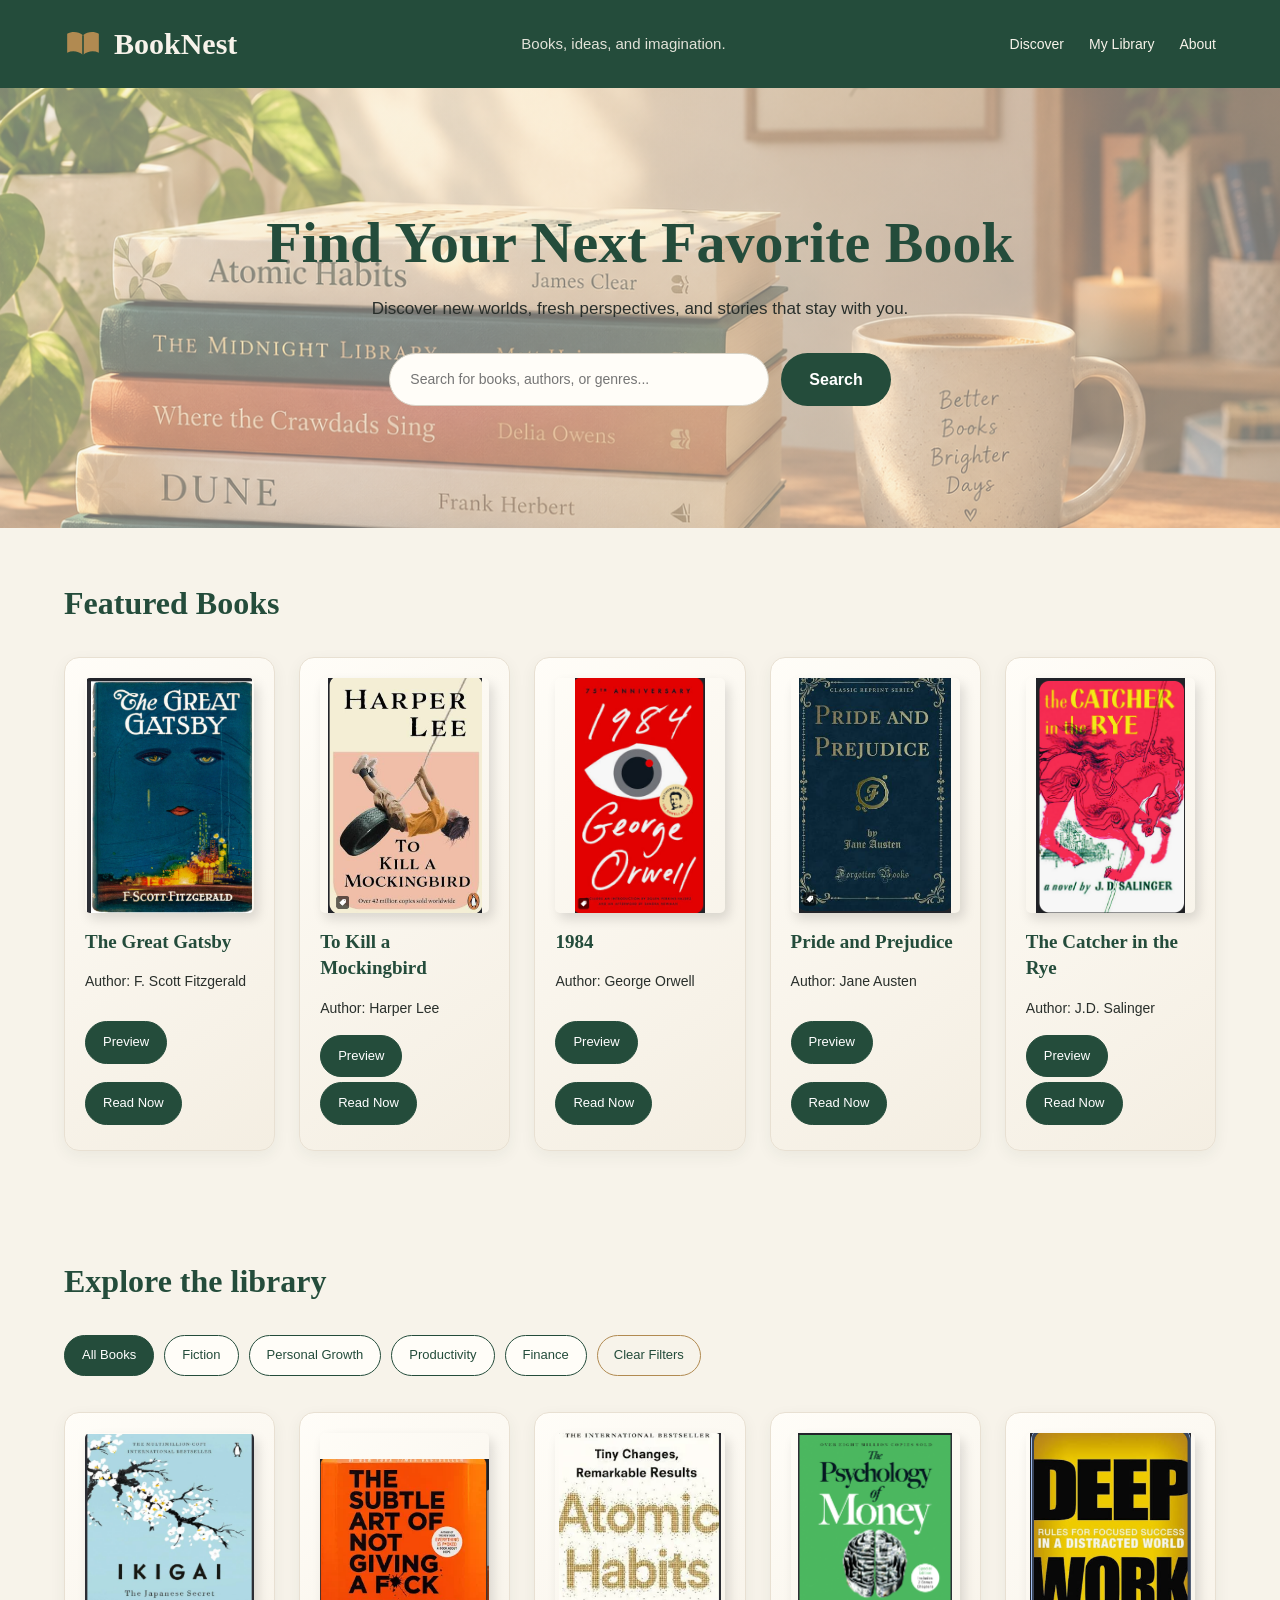
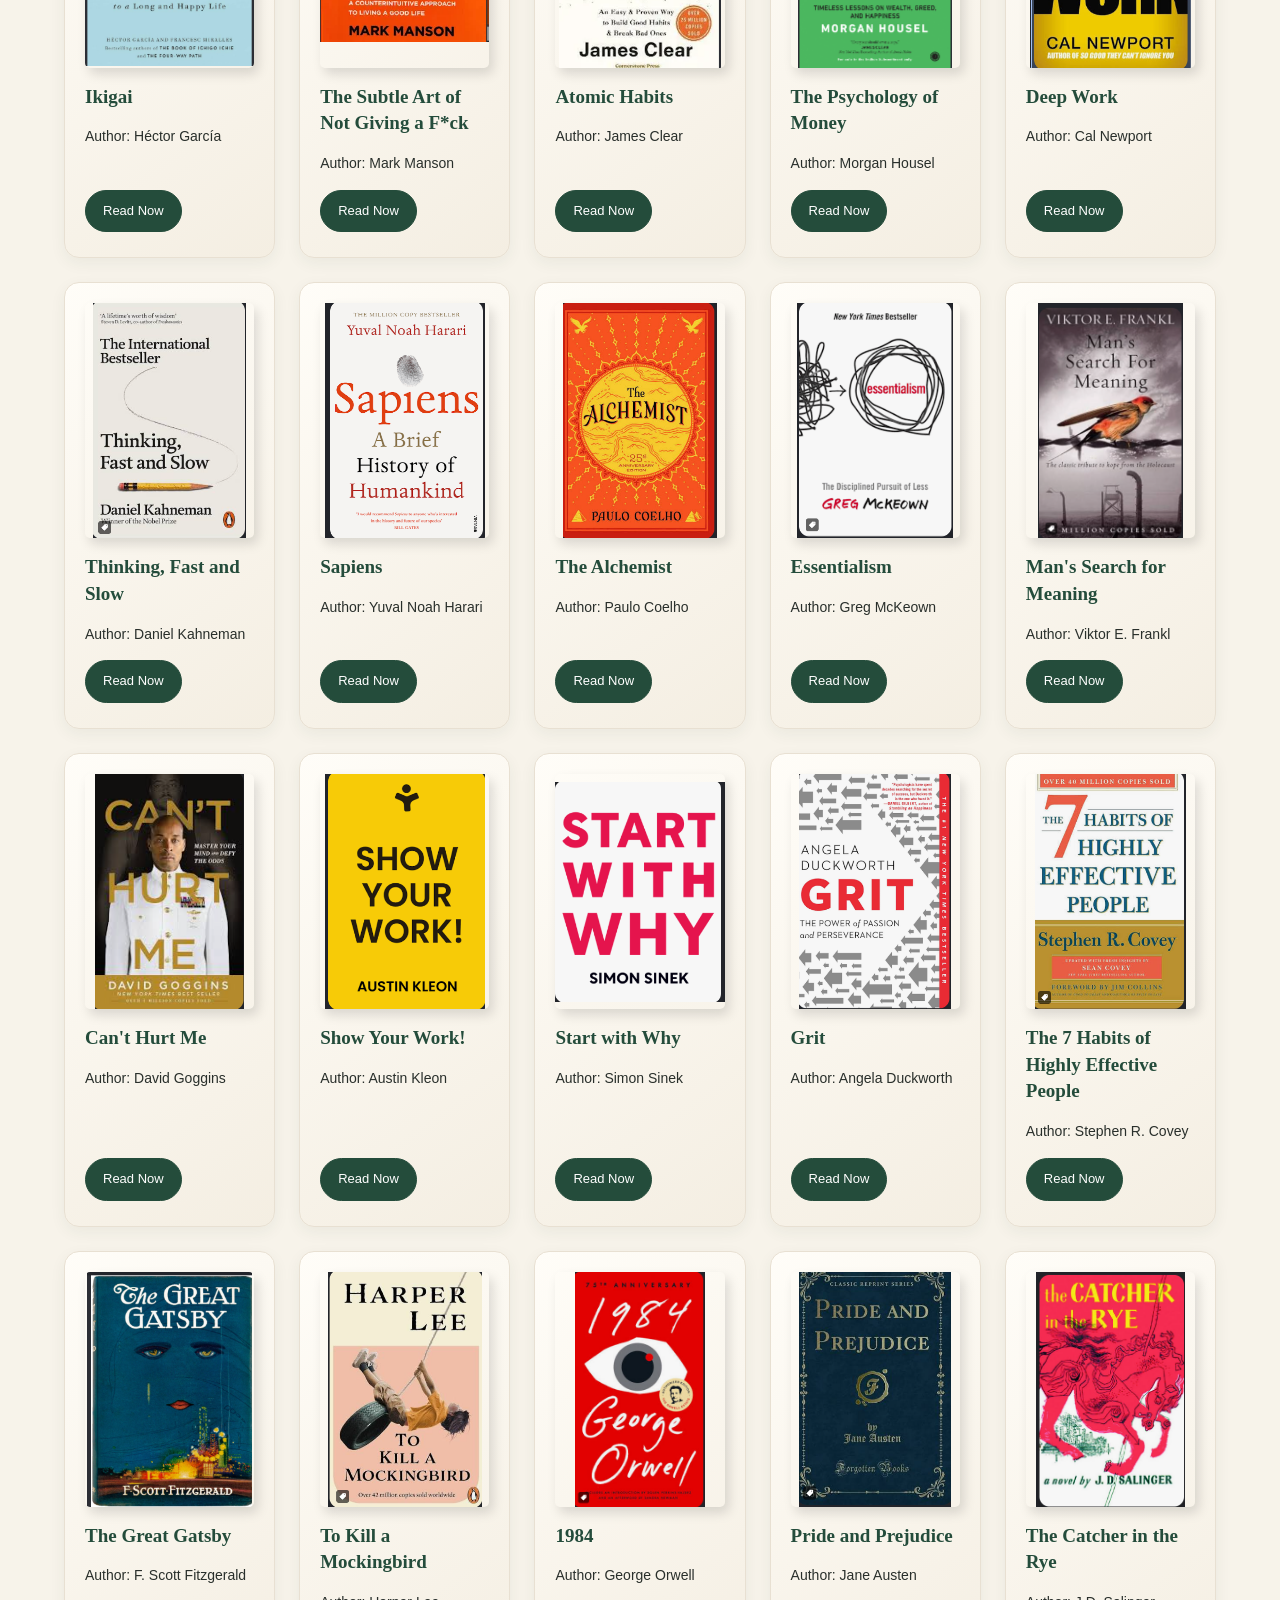
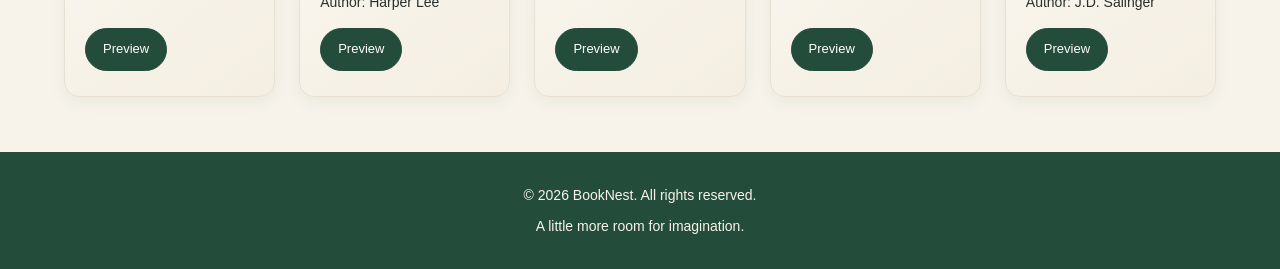
==== index.html @ d123e80a "Rename booknest.html to index.html" ====
<!DOCTYPE html>
<html lang="en">
<head>
  <meta charset="UTF-8">
  <meta name="viewport" content="width=device-width, initial-scale=1.0">
  <title>BookNest</title>
  <link rel="stylesheet" href="style.css">
</head>
<body>
<header>
  <div class="logo">
  <svg class="logo-icon" viewBox="0 0 48 48"
     xmlns="http://www.w3.org/2000/svg"
     aria-hidden="true">
  <path d="M24 13 C18 8 10 8 4 11 V35
           C11 32 18 33 24 38 Z"
        fill="#B18A51"/>
  <path d="M24 13 C30 8 38 8 44 11 V35
           C37 32 30 33 24 38 Z"
        fill="#B18A51"/>
  <path d="M24 13 V38" stroke="#244C3B"
        stroke-width="2" fill="none"/>
</svg>
  <h1>BookNest</h1>
  
  </div>
 <p class="tagline">Books, ideas, and imagination.</p>
  <nav aria-label="Main navigation">
  <ul>
    <li><a href="#discover">Discover</a></li>
    <li><a href="#library">My Library</a></li>
    <li><a href="#about">About</a></li>
  </ul>
</nav>
</header>
<main>

<section class="hero">
    <div class="hero-content">
        <h2>Find Your Next Favorite Book</h2>

        <p>
            Discover new worlds, fresh perspectives,
            and stories that stay with you.
        </p>

        <form id="search-form">
            <label for="search-input">Search books</label>
            <input
                type="text"
                id="search-input"
                placeholder="Search for books, authors, or genres..."
            >
            <button type="submit" id="search-button">Search</button>
        </form>
    </div>
</section>

<section class="featured-books">
  <h2>Featured Books</h2>
  <article class="book-card" data-category="fiction">
    <img
  src="book1.png"
  alt="Cover of The Great Gatsby by F. Scott Fitzgerald"
>
    <h3 class="book-title">The Great Gatsby</h3>

    <p>Author: F. Scott Fitzgerald</p>
     <button>Preview</button>
    <button
    class="read-button"
    data-book-url="https://www.gutenberg.org/ebooks/64317"
>
    Read Now
</button>
  </article>
  <article class="book-card" data-category="fiction">
  <img
    src="book17.png"
    alt="Cover of To Kill a Mockingbird by Harper Lee"
  >
  <h3 class="book-title">To Kill a Mockingbird</h3>
  <p>Author: Harper Lee</p>
  <button>Preview</button>
  <button
    class="read-button"
>
    Read Now
</button>
</article>

<article class="book-card" data-category="fiction">
  <img
    src="book18.png"
    alt="Cover of 1984 by George Orwell"
  >
  <h3 class="book-title">1984</h3>
  <p>Author: George Orwell</p>
   <button>Preview</button>
  <button
    class="read-button"
    data-book-url="https://www.planetebook.com/free-ebooks/1984.pdf"
>
    Read Now
</button>
</article>

<article class="book-card" data-category="fiction">
  <img
    src="book19.png"
    alt="Cover of Pride and Prejudice by Jane Austen"
  >
  <h3 class="book-title">Pride and Prejudice</h3>
  <p>Author: Jane Austen</p>
   <button>Preview</button>
 <button
    class="read-button"
    data-book-url="https://www.gutenberg.org/ebooks/1342"
>
    Read Now
</button>
</article>

<article class="book-card" data-category="fiction">
  <img
    src="book20.png"
    alt="Cover of The Catcher in the Rye by J.D. Salinger"
  >
  <h3 class="book-title">The Catcher in the Rye</h3>
  <p>Author: J.D. Salinger</p>
  <button>Preview</button>
  <button
    class="read-button"
>
    Read Now
</button>
</article>
</section>
<section class="explore-library" id="library">
    <h2>Explore the library</h2>
    
<div class="category-filters" aria-label="Filter books by category">
  <button type="button" class="category-button active" data-filter="all">
    All Books
  </button>
  <button type="button" class="category-button" data-filter="fiction">
    Fiction
  </button>
  <button type="button" class="category-button" data-filter="personal-growth">
    Personal Growth
  </button>
  <button type="button" class="category-button" data-filter="productivity">
    Productivity
  </button>
  <button type="button" class="category-button" data-filter="finance">
    Finance
  </button>
  <button type="button" id="clear-filters">
    Clear Filters
</button>
</div>
     
    <article class="book-card" data-category="personal-growth">
      <img src="book3.png" alt="Cover of Ikigai by Héctor García">
      <h3 class="book-title">Ikigai</h3>
      <p>Author: Héctor García</p>
      <button >Read Now</button>
    </article>
    <article class="book-card" data-category="personal-growth">
      <img src="book4.png" alt="Cover of The Subtle Art of Not Giving a F*ck by Mark Manson">
      <h3 class="book-title">The Subtle Art of Not Giving a F*ck</h3>
      <p>Author: Mark Manson</p>
      <button >Read Now</button>
    </article>
    <article class="book-card" data-category="personal-growth">
      <img src="book2.png" alt="Cover of Atomic Habits by James Clear">
      <h3 class="book-title">Atomic Habits</h3>
      <p>Author: James Clear</p>
      <button >Read Now</button>
    </article>
    <article class="book-card" data-category="finance">
  <img src="book5.png" alt="Cover of The Psychology of Money by Morgan Housel">
  <h3 class="book-title">The Psychology of Money</h3>
  <p>Author: Morgan Housel</p>
  <button>Read Now</button>
</article>

<article class="book-card" data-category="productivity">
  <img src="book6.png" alt="Cover of Deep Work by Cal Newport">
  <h3 class="book-title">Deep Work</h3>
  <p>Author: Cal Newport</p>
  <button>Read Now</button>
</article>

<article class="book-card" data-category="psychology">
  <img src="book7.png" alt="Cover of Thinking, Fast and Slow by Daniel Kahneman">
  <h3 class="book-title">Thinking, Fast and Slow</h3>
  <p>Author: Daniel Kahneman</p>
  <button>Read Now</button>
</article>

<article class="book-card" data-category="history">
  <img src="book8.png" alt="Cover of Sapiens by Yuval Noah Harari">
  <h3 class="book-title">Sapiens</h3>
  <p>Author: Yuval Noah Harari</p>
  <button>Read Now</button>
</article>

<article class="book-card" data-category="fiction">
  <img src="book9.png" alt="Cover of The Alchemist by Paulo Coelho">
  <h3 class="book-title">The Alchemist</h3>
  <p>Author: Paulo Coelho</p>
  <button>Read Now</button>
</article>

<article class="book-card" data-category="productivity">
  <img src="book10.png" alt="Cover of Essentialism by Greg McKeown">
  <h3 class="book-title">Essentialism</h3>
  <p>Author: Greg McKeown</p>
  <button>Read Now</button>
</article>

<article class="book-card" data-category="philosophy">
  <img src="book11.png" alt="Cover of Man's Search for Meaning by Viktor E. Frankl">
  <h3 class="book-title">Man's Search for Meaning</h3>
  <p>Author: Viktor E. Frankl</p>
  <button>Read Now</button>
</article>

<article class="book-card" data-category="personal-growth">
  <img src="book12.png" alt="Cover of Can't Hurt Me by David Goggins">
  <h3 class="book-title">Can't Hurt Me</h3>
  <p>Author: David Goggins</p>
  <button>Read Now</button>
</article>

<article class="book-card" data-category="creativity">
  <img src="book13.png" alt="Cover of Show Your Work! by Austin Kleon">
  <h3 class="book-title">Show Your Work!</h3>
  <p>Author: Austin Kleon</p>
  <button>Read Now</button>
</article>
<article class="book-card" data-category="business">
  <img src="book14.png" alt="Cover of Start with Why by Simon Sinek">
  <h3 class="book-title">Start with Why</h3>
  <p>Author: Simon Sinek</p>
  <button>Read Now</button>
</article>

<article class="book-card" data-category="personal-growth">
  <img src="book15.png" alt="Cover of Grit by Angela Duckworth">
  <h3 class="book-title">Grit</h3>
  <p>Author: Angela Duckworth</p>
  <button>Read Now</button>
</article>

<article class="book-card" data-category="personal-growth">
  <img src="book16.png" alt="Cover of The 7 Habits of Highly Effective People by Stephen R. Covey">
  <h3 class="book-title">The 7 Habits of Highly Effective People</h3>
  <p>Author: Stephen R. Covey</p>
  <button>Read Now</button>
</article>
<article class="book-card" data-category="fiction">
    <img
  src="book1.png"
  alt="Cover of The Great Gatsby by F. Scott Fitzgerald"
>
    <h3 class="book-title">The Great Gatsby</h3>
    <p>Author: F. Scott Fitzgerald</p>
    <button >Preview</button>
  </article>
  <article class="book-card" data-category="fiction">
  <img
    src="book17.png"
    alt="Cover of To Kill a Mockingbird by Harper Lee"
  >
  <h3 class="book-title">To Kill a Mockingbird</h3>
  <p>Author: Harper Lee</p>
  <button>Preview</button>
</article>

<article class="book-card" data-category="fiction">
  <img
    src="book18.png"
    alt="Cover of 1984 by George Orwell"
  >
  <h3 class="book-title">1984</h3>
  <p>Author: George Orwell</p>
  <button>Preview</button>
</article>

<article class="book-card" data-category="fiction">
  <img
    src="book19.png"
    alt="Cover of Pride and Prejudice by Jane Austen"
  >
  <h3 class="book-title">Pride and Prejudice</h3>
  <p>Author: Jane Austen</p>
  <button>Preview</button>
</article>

<article class="book-card" data-category="fiction">
  <img
    src="book20.png"
    alt="Cover of The Catcher in the Rye by J.D. Salinger"
  >
  <h3 class="book-title">The Catcher in the Rye</h3>
  <p>Author: J.D. Salinger</p>
  <button>Preview</button>
</article>
  </section>
  <dialog id="book-preview">
    <button type="button" id="close-preview" aria-label="Close preview">
        &times;
    </button>

    <h2 id="preview-title">Book title</h2>
    <p id="preview-author">Author</p>
    <p id="preview-description">
        Discover this book on BookNest.
    </p>
</dialog>
  </main>

<footer id="about">
  <p>&copy; 2026 BookNest. All rights reserved.</p>
  <p>A little more room for imagination.</p>
</footer>

<script src="script.js"></script>
</body>
</html>
---- style.css ----
/* =========================================
   BOOKNEST — COZY EDITORIAL BOOKSTORE
========================================= */

/* 1. COLORS AND FONTS */

:root {
    --color-ivory: #F7F3EA;
    --color-forest: #244C3B;
    --color-gold: #B18A51;
    --color-text: #292F2B;
    --color-card: #FFFDF8;
    --color-border: #E8E0D2;

    --font-body: "Trebuchet MS", Arial, sans-serif;
    --font-heading: Georgia, "Times New Roman", serif;
}

/* 2. RESET */

* {
    box-sizing: border-box;
}

html {
    scroll-behavior: smooth;
}

body {
    margin: 0;
    background: var(--color-ivory);
    color: var(--color-text);
    font-family: var(--font-body);
    font-size: 16px;
    line-height: 1.6;
}

button,
input {
    font: inherit;
}

button {
    cursor: pointer;
}

[hidden] {
    display: none !important;
}

/* 3. HEADER */

header {
    display: flex;
    justify-content: space-between;
    align-items: center;
    flex-wrap: wrap;
    gap: 20px;

    padding: 20px 5%;

    background: var(--color-forest);
    color: var(--color-ivory);

    box-shadow: 0 3px 14px rgba(36, 76, 59, 0.12);
}

.logo {
    display: flex;
    align-items: center;
    gap: 12px;
}

.logo-icon {
    width: 38px;
    height: 38px;
    flex-shrink: 0;
}

.logo h1 {
    margin: 0;
    color: var(--color-ivory);
    font-family: var(--font-heading);
    font-size: 30px;
}

.tagline {
    margin: 0;
    color: var(--color-ivory);
    font-size: 15px;
    opacity: 0.9;
}

/* 4. NAVIGATION */

nav ul {
    display: flex;
    align-items: center;
    flex-wrap: wrap;
    gap: 25px;

    margin: 0;
    padding: 0;
    list-style: none;
}

nav a {
    color: var(--color-ivory);
    font-size: 14px;
    text-decoration: none;
    transition: color 0.2s ease;
}

nav a:hover {
    color: var(--color-gold);
}

/* 5. HERO SECTION */

.hero {
    min-height: 440px;

    display: flex;
    align-items: center;
    justify-content: center;

    padding: 65px 5%;

    background-image:
        linear-gradient(
            rgba(247, 243, 234, 0.48),
            rgba(247, 243, 234, 0.48)
        ),
        url("booknest-hero.png");

    background-size: cover;
    background-position: center;
    background-repeat: no-repeat;

    text-align: center;
}

.hero-content {
    width: 100%;
    max-width: 760px;
}

.hero h2 {
    margin: 0 0 18px;

    color: var(--color-forest);
    font-family: var(--font-heading);
    font-size: clamp(38px, 5vw, 58px);
    line-height: 1.15;
}

.hero p {
    max-width: 560px;
    margin: 0 auto 28px;

    font-size: 17px;
    line-height: 1.8;
}

/* 6. SEARCH FORM */

#search-form {
    display: flex;
    align-items: center;
    justify-content: center;
    flex-wrap: wrap;
    gap: 12px;
}

#search-form label {
    position: absolute;
    width: 1px;
    height: 1px;
    overflow: hidden;
    clip-path: inset(50%);
    white-space: nowrap;
}

#search-input {
    width: 380px;
    max-width: 100%;

    padding: 14px 20px;

    border: 1px solid #D8D2C5;
    border-radius: 30px;

    background: var(--color-card);
    color: var(--color-text);
    font-size: 14px;
}

#search-input:focus {
    border-color: var(--color-forest);
    outline: 2px solid rgba(36, 76, 59, 0.2);
}

#search-button {
    padding: 14px 28px;

    border: none;
    border-radius: 30px;

    background: var(--color-forest);
    color: white;
    font-weight: bold;

    transition: background 0.2s ease, transform 0.2s ease;
}

#search-button:hover {
    background: #315F49;
    transform: translateY(-2px);
}

/* 7. FEATURED BOOKS AND EXPLORE LIBRARY */

.featured-books,
.explore-library {
    width: 100%;
    max-width: 1650px;
    margin: 0 auto;

    display: grid;
    gap: 24px;

    padding: 55px 5%;
}

/* Five featured cards per row */

.featured-books {
    grid-template-columns: repeat(5, minmax(0, 1fr));
}

/* Five library cards per row on large screens */

.explore-library {
    grid-template-columns: repeat(5, minmax(0, 1fr));
}

/* Section headings */

.featured-books h2,
.explore-library h2 {
    grid-column: 1 / -1;

    margin: 0 0 8px;

    color: var(--color-forest);
    font-family: var(--font-heading);
    font-size: 32px;
    line-height: 1.3;
}

/* 8. CATEGORY FILTERS */

.explore-library .category-filters {
    grid-column: 1 / -1;

    display: flex;
    align-items: center;
    flex-wrap: wrap;
    gap: 10px;

    width: 100%;
    margin-bottom: 12px;
}

.explore-library .category-button {
    padding: 9px 17px;

    border: 1px solid var(--color-forest);
    border-radius: 30px;

    background: var(--color-card);
    color: var(--color-forest);

    font-size: 13px;

    transition: background 0.2s ease, color 0.2s ease;
}

.explore-library .category-button.active,
.explore-library .category-button:hover {
    background: var(--color-forest);
    color: white;
}

/* Clear Filters */

.explore-library .category-filters #clear-filters {
    padding: 9px 16px;

    border: 1px solid var(--color-gold);
    border-radius: 30px;

    background: transparent;
    color: var(--color-forest);

    font-size: 13px;

    transition: background 0.2s ease, color 0.2s ease;
}

.explore-library .category-filters #clear-filters:hover {
    background: var(--color-gold);
    color: white;
}

/* 9. BOOK CARDS */

.book-card {
    min-width: 0;

    display: flex;
    flex-direction: column;
    align-items: flex-start;

    padding: 20px;

    border: 1px solid var(--color-border);
    border-radius: 15px;

    background: linear-gradient(
        145deg,
        #FFFDF8,
        #F4EEE2
    );

    box-shadow: 0 5px 16px rgba(36, 76, 59, 0.06);

    transition:
        transform 0.25s ease,
        box-shadow 0.25s ease,
        border-color 0.25s ease;
}

.book-card:hover {
    transform: translateY(-5px);

    border-color: #C7AA78;

    box-shadow: 0 12px 25px rgba(36, 76, 59, 0.12);
}

/* Book covers */

.book-card img {
    display: block;

    width: 100%;
    max-width: 175px;
    height: 235px;

    object-fit: contain;

    align-self: center;
    margin: 0 auto 16px;

    border-radius: 5px;

    box-shadow: 4px 6px 12px rgba(0, 0, 0, 0.13);

    transition: transform 0.25s ease;
}

.book-card:hover img {
    transform: translateY(-3px);
}

/* Book titles */

.book-card .book-title {
    margin: 0 0 10px;

    color: var(--color-forest);
    font-family: var(--font-heading);
    font-size: 19px;
    line-height: 1.4;
}

/* Author details */

.book-card p {
    margin: 5px 0 14px;
    font-size: 14px;
    line-height: 1.7;
}

/* Book buttons */

.book-card button {
    margin-top: auto;
    margin-bottom: 5px;

    padding: 10px 17px;

    border: 1px solid var(--color-forest);
    border-radius: 30px;

    background: var(--color-forest);
    color: white;

    font-size: 13px;

    transition:
        background 0.2s ease,
        border-color 0.2s ease,
        transform 0.2s ease;
}

.book-card button:hover {
    background: var(--color-gold);
    border-color: var(--color-gold);
    transform: translateY(-2px);
}

/* 10. NO RESULTS MESSAGE */

#no-results {
    grid-column: 1 / -1;

    margin: 0;
    padding: 24px;

    border: 1px dashed #CFC5B2;
    border-radius: 12px;

    color: var(--color-forest);
    text-align: center;
}

/* 11. BOOK PREVIEW DIALOG */

#book-preview {
    width: min(450px, 90%);
    padding: 30px;

    border: 1px solid var(--color-border);
    border-radius: 16px;

    background: var(--color-card);
    color: var(--color-text);

    box-shadow: 0 15px 45px rgba(0, 0, 0, 0.2);
}

#book-preview::backdrop {
    background: rgba(20, 35, 27, 0.6);
}

#book-preview h2 {
    margin-top: 12px;

    color: var(--color-forest);
    font-family: var(--font-heading);
}

#close-preview {
    display: block;
    margin-left: auto;

    border: none;
    background: transparent;

    color: var(--color-forest);
    font-size: 28px;
    cursor: pointer;
}

/* 12. FOOTER */

footer {
    padding: 32px 5%;

    background: var(--color-forest);
    color: var(--color-ivory);

    text-align: center;
    font-size: 14px;
}

footer p {
    margin: 0 0 8px;
}

footer p:last-child {
    margin-bottom: 0;
}

/* 13. KEYBOARD ACCESSIBILITY */

button:focus-visible,
a:focus-visible,
input:focus-visible {
    outline: 2px solid var(--color-gold);
    outline-offset: 3px;
}

/* 14. TABLETS */

@media (max-width: 1100px) {
    .featured-books,
    .explore-library {
        grid-template-columns: repeat(3, minmax(0, 1fr));
    }

    .book-card {
        padding: 16px;
    }
}

/* 15. MOBILE */

@media (max-width: 700px) {
    header {
        flex-direction: column;
        align-items: flex-start;
        padding: 20px;
    }

    .tagline {
        font-size: 14px;
    }

    nav ul {
        gap: 18px;
    }

    .hero {
        min-height: 380px;
        padding: 50px 20px;
    }

    .hero h2 {
        font-size: 36px;
    }

    .hero p {
        font-size: 15px;
    }

    #search-form {
        flex-direction: column;
        align-items: stretch;
    }

    #search-input,
    #search-button {
        width: 100%;
    }

    .featured-books,
    .explore-library {
        grid-template-columns: repeat(2, minmax(0, 1fr));
        gap: 16px;
        padding: 35px 18px;
    }

    .featured-books h2,
    .explore-library h2 {
        font-size: 27px;
    }

    .book-card {
        padding: 14px;
    }

    .book-card img {
        height: 190px;
        max-width: 100%;
    }

    .book-card .book-title {
        font-size: 16px;
    }

    .book-card p {
        font-size: 12px;
    }

    .book-card button {
        padding: 9px 12px;
        font-size: 12px;
    }

    .explore-library .category-filters {
        gap: 8px;
    }

    .explore-library .category-button,
    .explore-library .category-filters #clear-filters {
        padding: 8px 11px;
        font-size: 12px;
    }
}

/* 16. VERY SMALL PHONES */

@media (max-width: 380px) {
    .featured-books,
    .explore-library {
        grid-template-columns: 1fr;
    }

    .book-card img {
        max-width: 180px;
        height: 235px;
    }
}

/* 17. REDUCED MOTION */

@media (prefers-reduced-motion: reduce) {
    html {
        scroll-behavior: auto;
    }

    *,
    *::before,
    *::after {
        transition: none !important;
        animation: none !important;
    }
}
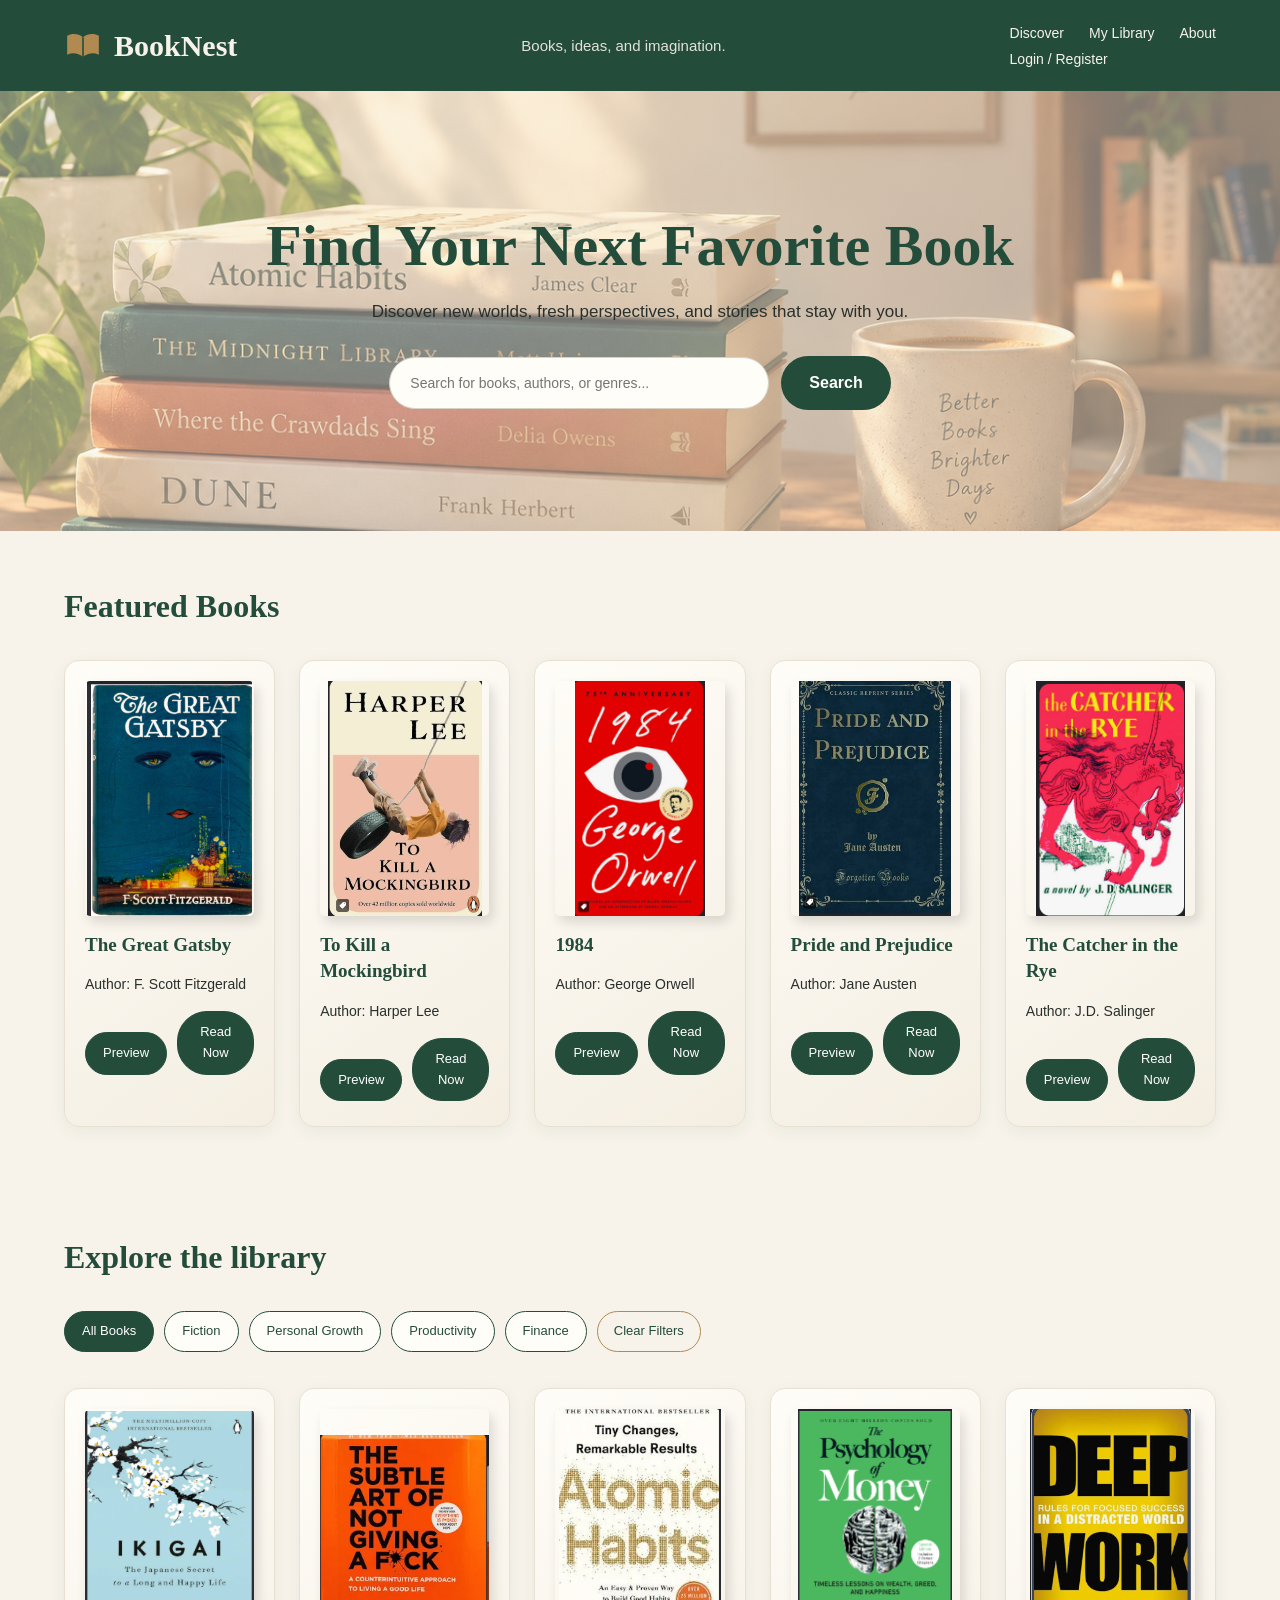
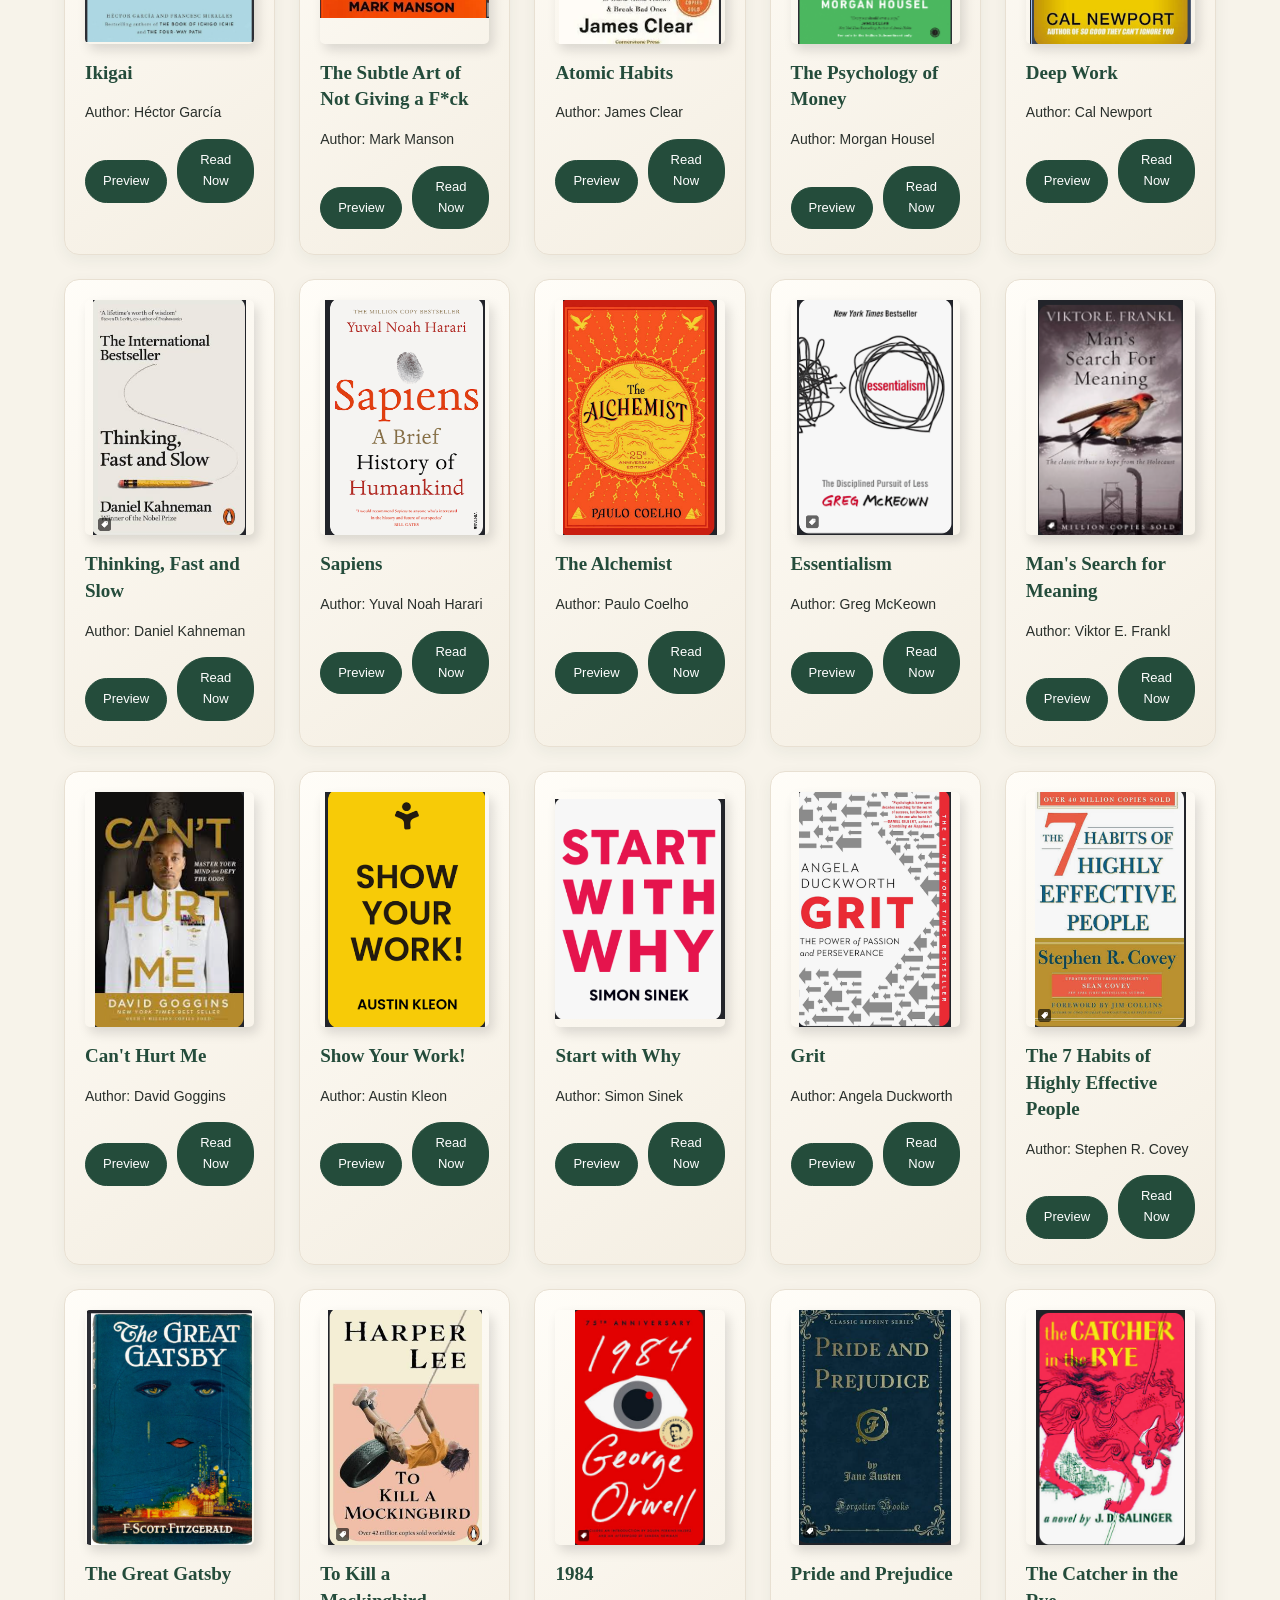
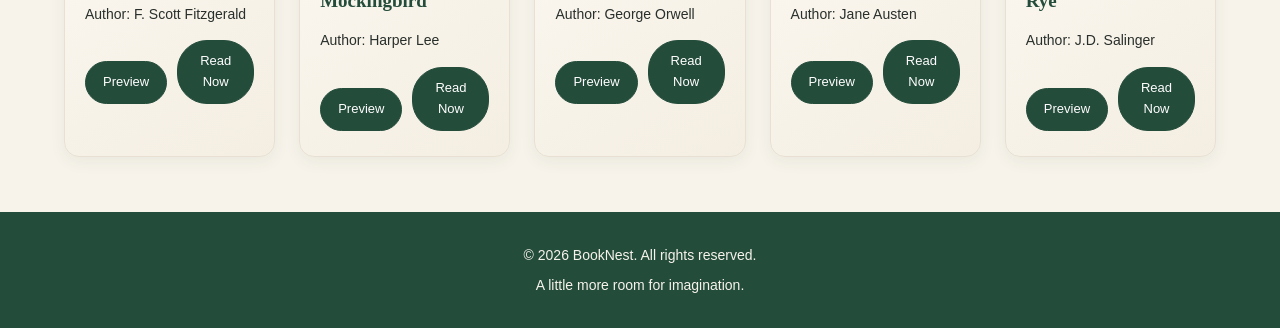
==== commit ccb3cc0a: "Add authentication and personal library features" ====
--- a/index.html
+++ b/index.html
@@ -1,332 +1,440 @@
+
 <!DOCTYPE html>
 <html lang="en">
 <head>
-  <meta charset="UTF-8">
-  <meta name="viewport" content="width=device-width, initial-scale=1.0">
-  <title>BookNest</title>
-  <link rel="stylesheet" href="style.css">
+    <meta charset="UTF-8">
+    <meta name="viewport" content="width=device-width, initial-scale=1.0">
+    <title>BookNest</title>
+    <link rel="stylesheet" href="style.css">
 </head>
+
 <body>
+
 <header>
-  <div class="logo">
-  <svg class="logo-icon" viewBox="0 0 48 48"
-     xmlns="http://www.w3.org/2000/svg"
-     aria-hidden="true">
-  <path d="M24 13 C18 8 10 8 4 11 V35
-           C11 32 18 33 24 38 Z"
-        fill="#B18A51"/>
-  <path d="M24 13 C30 8 38 8 44 11 V35
-           C37 32 30 33 24 38 Z"
-        fill="#B18A51"/>
-  <path d="M24 13 V38" stroke="#244C3B"
-        stroke-width="2" fill="none"/>
-</svg>
-  <h1>BookNest</h1>
-  
-  </div>
- <p class="tagline">Books, ideas, and imagination.</p>
-  <nav aria-label="Main navigation">
-  <ul>
-    <li><a href="#discover">Discover</a></li>
-    <li><a href="#library">My Library</a></li>
-    <li><a href="#about">About</a></li>
-  </ul>
-</nav>
+    <div class="logo">
+        <svg class="logo-icon" viewBox="0 0 48 48"
+            xmlns="http://www.w3.org/2000/svg"
+            aria-hidden="true">
+            <path d="M24 13 C18 8 10 8 4 11 V35 C11 32 18 33 24 38 Z"
+                fill="#B18A51"/>
+            <path d="M24 13 C30 8 38 8 44 11 V35 C37 32 30 33 24 38 Z"
+                fill="#B18A51"/>
+            <path d="M24 13 V38" stroke="#244C3B"
+                stroke-width="2" fill="none"/>
+        </svg>
+        <h1>BookNest</h1>
+    </div>
+
+    <p class="tagline">Books, ideas, and imagination.</p>
+    
+    <nav aria-label="Main navigation">
+        <ul>
+            <li><a href="#discover">Discover</a></li>
+            <li><a href="my-library.html">My Library</a></li>
+            <li><a href="#about">About</a></li>
+        </ul>
+        <a href="auth.html" id="auth-nav-link">Login / Register</a>
+    </nav>
 </header>
+
 <main>
 
-<section class="hero">
-    <div class="hero-content">
-        <h2>Find Your Next Favorite Book</h2>
-
-        <p>
-            Discover new worlds, fresh perspectives,
-            and stories that stay with you.
+    <!-- Hero Section -->
+    <section class="hero" id="discover">
+        <div class="hero-content">
+            <h2>Find Your Next Favorite Book</h2>
+
+            <p>
+                Discover new worlds, fresh perspectives,
+                and stories that stay with you.
+            </p>
+
+            <form id="search-form">
+                <label for="search-input">Search books</label>
+                <input
+                    type="text"
+                    id="search-input"
+                    placeholder="Search for books, authors, or genres..."
+                >
+                <button type="submit" id="search-button">Search</button>
+            </form>
+        </div>
+    </section>
+
+    <!-- Featured Books -->
+    <section class="featured-books">
+        <h2>Featured Books</h2>
+
+        <article class="book-card" data-category="fiction">
+            <img src="book1.png"
+                alt="Cover of The Great Gatsby by F. Scott Fitzgerald">
+            <h3 class="book-title">The Great Gatsby</h3>
+            <p>Author: F. Scott Fitzgerald</p>
+
+            <div class="button-group">
+                <button>Preview</button>
+                <button class="read-button"
+                    data-book-url="https://www.gutenberg.org/ebooks/64317">
+                    Read Now
+                </button>
+            </div>
+        </article>
+
+        <article class="book-card" data-category="fiction">
+            <img src="book17.png"
+                alt="Cover of To Kill a Mockingbird by Harper Lee">
+            <h3 class="book-title">To Kill a Mockingbird</h3>
+            <p>Author: Harper Lee</p>
+
+            <div class="button-group">
+                <button>Preview</button>
+                <button class="read-button">Read Now</button>
+            </div>
+        </article>
+
+        <article class="book-card" data-category="fiction">
+            <img src="book18.png"
+                alt="Cover of 1984 by George Orwell">
+            <h3 class="book-title">1984</h3>
+            <p>Author: George Orwell</p>
+
+            <div class="button-group">
+                <button>Preview</button>
+                <button class="read-button"
+                    data-book-url="https://www.planetebook.com/free-ebooks/1984.pdf">
+                    Read Now
+                </button>
+            </div>
+        </article>
+
+        <article class="book-card" data-category="fiction">
+            <img src="book19.png"
+                alt="Cover of Pride and Prejudice by Jane Austen">
+            <h3 class="book-title">Pride and Prejudice</h3>
+            <p>Author: Jane Austen</p>
+
+            <div class="button-group">
+                <button>Preview</button>
+                <button class="read-button"
+                    data-book-url="https://www.gutenberg.org/ebooks/1342">
+                    Read Now
+                </button>
+            </div>
+        </article>
+
+        <article class="book-card" data-category="fiction">
+            <img src="book20.png"
+                alt="Cover of The Catcher in the Rye by J.D. Salinger">
+            <h3 class="book-title">The Catcher in the Rye</h3>
+            <p>Author: J.D. Salinger</p>
+
+            <div class="button-group">
+                <button>Preview</button>
+                <button class="read-button">Read Now</button>
+            </div>
+        </article>
+    </section>
+
+<!-- My Personal Library -->
+<section class="my-library" id="my-library">
+    
+</section>
+
+    <!-- Explore Library -->
+    <section class="explore-library" id="library">
+
+        <h2>Explore the library</h2>
+
+        <div class="category-filters" aria-label="Filter books by category">
+
+            <button type="button"
+                class="category-button active"
+                data-filter="all">
+                All Books
+            </button>
+
+            <button type="button"
+                class="category-button"
+                data-filter="fiction">
+                Fiction
+            </button>
+
+            <button type="button"
+                class="category-button"
+                data-filter="personal-growth">
+                Personal Growth
+            </button>
+
+            <button type="button"
+                class="category-button"
+                data-filter="productivity">
+                Productivity
+            </button>
+
+            <button type="button"
+                class="category-button"
+                data-filter="finance">
+                Finance
+            </button>
+
+            <button type="button" id="clear-filters">
+                Clear Filters
+            </button>
+
+        </div>
+
+        <p id="no-results" hidden>No books found.</p>
+
+        <!-- Personal Growth -->
+        <article class="book-card" data-category="personal-growth">
+            <img src="book3.png" alt="Cover of Ikigai by Héctor García">
+            <h3 class="book-title">Ikigai</h3>
+            <p>Author: Héctor García</p>
+            <div class="button-group">
+                <button>Preview</button>
+                <button>Read Now</button>
+            </div>
+        </article>
+
+        <article class="book-card" data-category="personal-growth">
+            <img src="book4.png"
+                alt="Cover of The Subtle Art of Not Giving a F*ck by Mark Manson">
+            <h3 class="book-title">The Subtle Art of Not Giving a F*ck</h3>
+            <p>Author: Mark Manson</p>
+            <div class="button-group">
+                <button>Preview</button>
+                <button>Read Now</button>
+            </div>
+        </article>
+
+        <article class="book-card" data-category="personal-growth">
+            <img src="book2.png"
+                alt="Cover of Atomic Habits by James Clear">
+            <h3 class="book-title">Atomic Habits</h3>
+            <p>Author: James Clear</p>
+            <div class="button-group">
+                <button>Preview</button>
+                <button>Read Now</button>
+            </div>
+        </article>
+
+        <!-- Finance -->
+        <article class="book-card" data-category="finance">
+            <img src="book5.png"
+                alt="Cover of The Psychology of Money by Morgan Housel">
+            <h3 class="book-title">The Psychology of Money</h3>
+            <p>Author: Morgan Housel</p>
+            <div class="button-group">
+                <button>Preview</button>
+                <button>Read Now</button>
+            </div>
+        </article>
+
+        <!-- Productivity -->
+        <article class="book-card" data-category="productivity">
+            <img src="book6.png"
+                alt="Cover of Deep Work by Cal Newport">
+            <h3 class="book-title">Deep Work</h3>
+            <p>Author: Cal Newport</p>
+            <div class="button-group">
+                <button>Preview</button>
+                <button>Read Now</button>
+            </div>
+        </article>
+
+        <!-- Psychology -->
+        <article class="book-card" data-category="psychology">
+            <img src="book7.png"
+                alt="Cover of Thinking, Fast and Slow by Daniel Kahneman">
+            <h3 class="book-title">Thinking, Fast and Slow</h3>
+            <p>Author: Daniel Kahneman</p>
+            <div class="button-group">
+                <button>Preview</button>
+                <button>Read Now</button>
+            </div>
+        </article>
+
+        <!-- History -->
+        <article class="book-card" data-category="history">
+            <img src="book8.png"
+                alt="Cover of Sapiens by Yuval Noah Harari">
+            <h3 class="book-title">Sapiens</h3>
+            <p>Author: Yuval Noah Harari</p>
+            <div class="button-group">
+                <button>Preview</button>
+                <button>Read Now</button>
+            </div>
+        </article>
+
+        <!-- Fiction -->
+        <article class="book-card" data-category="fiction">
+            <img src="book9.png"
+                alt="Cover of The Alchemist by Paulo Coelho">
+            <h3 class="book-title">The Alchemist</h3>
+            <p>Author: Paulo Coelho</p>
+            <div class="button-group">
+                <button>Preview</button>
+                <button>Read Now</button>
+            </div>
+        </article>
+
+        <article class="book-card" data-category="productivity">
+            <img src="book10.png"
+                alt="Cover of Essentialism by Greg McKeown">
+            <h3 class="book-title">Essentialism</h3>
+            <p>Author: Greg McKeown</p>
+            <div class="button-group">
+                <button>Preview</button>
+                <button>Read Now</button>
+            </div>
+        </article>
+
+        <article class="book-card" data-category="philosophy">
+            <img src="book11.png"
+                alt="Cover of Man's Search for Meaning by Viktor E. Frankl">
+            <h3 class="book-title">Man's Search for Meaning</h3>
+            <p>Author: Viktor E. Frankl</p>
+            <div class="button-group">
+                <button>Preview</button>
+                <button>Read Now</button>
+            </div>
+        </article>
+
+        <article class="book-card" data-category="personal-growth">
+            <img src="book12.png"
+                alt="Cover of Can't Hurt Me by David Goggins">
+            <h3 class="book-title">Can't Hurt Me</h3>
+            <p>Author: David Goggins</p>
+            <div class="button-group">
+                <button>Preview</button>
+                <button>Read Now</button>
+            </div>
+        </article>
+
+        <article class="book-card" data-category="creativity">
+            <img src="book13.png"
+                alt="Cover of Show Your Work! by Austin Kleon">
+            <h3 class="book-title">Show Your Work!</h3>
+            <p>Author: Austin Kleon</p>
+            <div class="button-group">
+                <button>Preview</button>
+                <button>Read Now</button>
+            </div>
+        </article>
+
+        <article class="book-card" data-category="business">
+            <img src="book14.png"
+                alt="Cover of Start with Why by Simon Sinek">
+            <h3 class="book-title">Start with Why</h3>
+            <p>Author: Simon Sinek</p>
+            <div class="button-group">
+                <button>Preview</button>
+                <button>Read Now</button>
+            </div>
+        </article>
+
+        <article class="book-card" data-category="personal-growth">
+            <img src="book15.png"
+                alt="Cover of Grit by Angela Duckworth">
+            <h3 class="book-title">Grit</h3>
+            <p>Author: Angela Duckworth</p>
+            <div class="button-group">
+                <button>Preview</button>
+                <button>Read Now</button>
+            </div>
+        </article>
+
+        <article class="book-card" data-category="personal-growth">
+            <img src="book16.png"
+                alt="Cover of The 7 Habits of Highly Effective People by Stephen R. Covey">
+            <h3 class="book-title">The 7 Habits of Highly Effective People</h3>
+            <p>Author: Stephen R. Covey</p>
+            <div class="button-group">
+                <button>Preview</button>
+                <button>Read Now</button>
+            </div>
+        </article>
+
+        <!-- Fiction Preview Cards -->
+        <article class="book-card" data-category="fiction">
+            <img src="book1.png"
+                alt="Cover of The Great Gatsby by F. Scott Fitzgerald">
+            <h3 class="book-title">The Great Gatsby</h3>
+            <p>Author: F. Scott Fitzgerald</p>
+            <div class="button-group">
+                <button>Preview</button>
+                <button>Read Now</button>
+            </div>
+        </article>
+
+        <article class="book-card" data-category="fiction">
+            <img src="book17.png"
+                alt="Cover of To Kill a Mockingbird by Harper Lee">
+            <h3 class="book-title">To Kill a Mockingbird</h3>
+            <p>Author: Harper Lee</p>
+            <div class="button-group">
+                <button>Preview</button>
+                <button>Read Now</button>
+            </div>
+        </article>
+
+        <article class="book-card" data-category="fiction">
+            <img src="book18.png"
+                alt="Cover of 1984 by George Orwell">
+            <h3 class="book-title">1984</h3>
+            <p>Author: George Orwell</p>
+            <div class="button-group">
+                <button>Preview</button>
+                <button>Read Now</button>
+            </div>
+        </article>
+
+        <article class="book-card" data-category="fiction">
+            <img src="book19.png"
+                alt="Cover of Pride and Prejudice by Jane Austen">
+            <h3 class="book-title">Pride and Prejudice</h3>
+            <p>Author: Jane Austen</p>
+            <div class="button-group">
+                <button>Preview</button>
+                <button>Read Now</button>
+            </div>
+        </article>
+
+        <article class="book-card" data-category="fiction">
+            <img src="book20.png"
+                alt="Cover of The Catcher in the Rye by J.D. Salinger">
+            <h3 class="book-title">The Catcher in the Rye</h3>
+            <p>Author: J.D. Salinger</p>
+            <div class="button-group">
+                <button>Preview</button>
+                <button>Read Now</button>
+            </div>
+        </article>
+
+    </section>
+
+    <!-- Preview Dialog -->
+    <dialog id="book-preview">
+        <button type="button" id="close-preview" aria-label="Close preview">
+            &times;
+        </button>
+
+        <h2 id="preview-title">Book title</h2>
+        <p id="preview-author">Author</p>
+        <p id="preview-description">
+            Discover this book on BookNest.
         </p>
-
-        <form id="search-form">
-            <label for="search-input">Search books</label>
-            <input
-                type="text"
-                id="search-input"
-                placeholder="Search for books, authors, or genres..."
-            >
-            <button type="submit" id="search-button">Search</button>
-        </form>
-    </div>
-</section>
-
-<section class="featured-books">
-  <h2>Featured Books</h2>
-  <article class="book-card" data-category="fiction">
-    <img
-  src="book1.png"
-  alt="Cover of The Great Gatsby by F. Scott Fitzgerald"
->
-    <h3 class="book-title">The Great Gatsby</h3>
-
-    <p>Author: F. Scott Fitzgerald</p>
-     <button>Preview</button>
-    <button
-    class="read-button"
-    data-book-url="https://www.gutenberg.org/ebooks/64317"
->
-    Read Now
-</button>
-  </article>
-  <article class="book-card" data-category="fiction">
-  <img
-    src="book17.png"
-    alt="Cover of To Kill a Mockingbird by Harper Lee"
-  >
-  <h3 class="book-title">To Kill a Mockingbird</h3>
-  <p>Author: Harper Lee</p>
-  <button>Preview</button>
-  <button
-    class="read-button"
->
-    Read Now
-</button>
-</article>
-
-<article class="book-card" data-category="fiction">
-  <img
-    src="book18.png"
-    alt="Cover of 1984 by George Orwell"
-  >
-  <h3 class="book-title">1984</h3>
-  <p>Author: George Orwell</p>
-   <button>Preview</button>
-  <button
-    class="read-button"
-    data-book-url="https://www.planetebook.com/free-ebooks/1984.pdf"
->
-    Read Now
-</button>
-</article>
-
-<article class="book-card" data-category="fiction">
-  <img
-    src="book19.png"
-    alt="Cover of Pride and Prejudice by Jane Austen"
-  >
-  <h3 class="book-title">Pride and Prejudice</h3>
-  <p>Author: Jane Austen</p>
-   <button>Preview</button>
- <button
-    class="read-button"
-    data-book-url="https://www.gutenberg.org/ebooks/1342"
->
-    Read Now
-</button>
-</article>
-
-<article class="book-card" data-category="fiction">
-  <img
-    src="book20.png"
-    alt="Cover of The Catcher in the Rye by J.D. Salinger"
-  >
-  <h3 class="book-title">The Catcher in the Rye</h3>
-  <p>Author: J.D. Salinger</p>
-  <button>Preview</button>
-  <button
-    class="read-button"
->
-    Read Now
-</button>
-</article>
-</section>
-<section class="explore-library" id="library">
-    <h2>Explore the library</h2>
-    
-<div class="category-filters" aria-label="Filter books by category">
-  <button type="button" class="category-button active" data-filter="all">
-    All Books
-  </button>
-  <button type="button" class="category-button" data-filter="fiction">
-    Fiction
-  </button>
-  <button type="button" class="category-button" data-filter="personal-growth">
-    Personal Growth
-  </button>
-  <button type="button" class="category-button" data-filter="productivity">
-    Productivity
-  </button>
-  <button type="button" class="category-button" data-filter="finance">
-    Finance
-  </button>
-  <button type="button" id="clear-filters">
-    Clear Filters
-</button>
-</div>
-     
-    <article class="book-card" data-category="personal-growth">
-      <img src="book3.png" alt="Cover of Ikigai by Héctor García">
-      <h3 class="book-title">Ikigai</h3>
-      <p>Author: Héctor García</p>
-      <button >Read Now</button>
-    </article>
-    <article class="book-card" data-category="personal-growth">
-      <img src="book4.png" alt="Cover of The Subtle Art of Not Giving a F*ck by Mark Manson">
-      <h3 class="book-title">The Subtle Art of Not Giving a F*ck</h3>
-      <p>Author: Mark Manson</p>
-      <button >Read Now</button>
-    </article>
-    <article class="book-card" data-category="personal-growth">
-      <img src="book2.png" alt="Cover of Atomic Habits by James Clear">
-      <h3 class="book-title">Atomic Habits</h3>
-      <p>Author: James Clear</p>
-      <button >Read Now</button>
-    </article>
-    <article class="book-card" data-category="finance">
-  <img src="book5.png" alt="Cover of The Psychology of Money by Morgan Housel">
-  <h3 class="book-title">The Psychology of Money</h3>
-  <p>Author: Morgan Housel</p>
-  <button>Read Now</button>
-</article>
-
-<article class="book-card" data-category="productivity">
-  <img src="book6.png" alt="Cover of Deep Work by Cal Newport">
-  <h3 class="book-title">Deep Work</h3>
-  <p>Author: Cal Newport</p>
-  <button>Read Now</button>
-</article>
-
-<article class="book-card" data-category="psychology">
-  <img src="book7.png" alt="Cover of Thinking, Fast and Slow by Daniel Kahneman">
-  <h3 class="book-title">Thinking, Fast and Slow</h3>
-  <p>Author: Daniel Kahneman</p>
-  <button>Read Now</button>
-</article>
-
-<article class="book-card" data-category="history">
-  <img src="book8.png" alt="Cover of Sapiens by Yuval Noah Harari">
-  <h3 class="book-title">Sapiens</h3>
-  <p>Author: Yuval Noah Harari</p>
-  <button>Read Now</button>
-</article>
-
-<article class="book-card" data-category="fiction">
-  <img src="book9.png" alt="Cover of The Alchemist by Paulo Coelho">
-  <h3 class="book-title">The Alchemist</h3>
-  <p>Author: Paulo Coelho</p>
-  <button>Read Now</button>
-</article>
-
-<article class="book-card" data-category="productivity">
-  <img src="book10.png" alt="Cover of Essentialism by Greg McKeown">
-  <h3 class="book-title">Essentialism</h3>
-  <p>Author: Greg McKeown</p>
-  <button>Read Now</button>
-</article>
-
-<article class="book-card" data-category="philosophy">
-  <img src="book11.png" alt="Cover of Man's Search for Meaning by Viktor E. Frankl">
-  <h3 class="book-title">Man's Search for Meaning</h3>
-  <p>Author: Viktor E. Frankl</p>
-  <button>Read Now</button>
-</article>
-
-<article class="book-card" data-category="personal-growth">
-  <img src="book12.png" alt="Cover of Can't Hurt Me by David Goggins">
-  <h3 class="book-title">Can't Hurt Me</h3>
-  <p>Author: David Goggins</p>
-  <button>Read Now</button>
-</article>
-
-<article class="book-card" data-category="creativity">
-  <img src="book13.png" alt="Cover of Show Your Work! by Austin Kleon">
-  <h3 class="book-title">Show Your Work!</h3>
-  <p>Author: Austin Kleon</p>
-  <button>Read Now</button>
-</article>
-<article class="book-card" data-category="business">
-  <img src="book14.png" alt="Cover of Start with Why by Simon Sinek">
-  <h3 class="book-title">Start with Why</h3>
-  <p>Author: Simon Sinek</p>
-  <button>Read Now</button>
-</article>
-
-<article class="book-card" data-category="personal-growth">
-  <img src="book15.png" alt="Cover of Grit by Angela Duckworth">
-  <h3 class="book-title">Grit</h3>
-  <p>Author: Angela Duckworth</p>
-  <button>Read Now</button>
-</article>
-
-<article class="book-card" data-category="personal-growth">
-  <img src="book16.png" alt="Cover of The 7 Habits of Highly Effective People by Stephen R. Covey">
-  <h3 class="book-title">The 7 Habits of Highly Effective People</h3>
-  <p>Author: Stephen R. Covey</p>
-  <button>Read Now</button>
-</article>
-<article class="book-card" data-category="fiction">
-    <img
-  src="book1.png"
-  alt="Cover of The Great Gatsby by F. Scott Fitzgerald"
->
-    <h3 class="book-title">The Great Gatsby</h3>
-    <p>Author: F. Scott Fitzgerald</p>
-    <button >Preview</button>
-  </article>
-  <article class="book-card" data-category="fiction">
-  <img
-    src="book17.png"
-    alt="Cover of To Kill a Mockingbird by Harper Lee"
-  >
-  <h3 class="book-title">To Kill a Mockingbird</h3>
-  <p>Author: Harper Lee</p>
-  <button>Preview</button>
-</article>
-
-<article class="book-card" data-category="fiction">
-  <img
-    src="book18.png"
-    alt="Cover of 1984 by George Orwell"
-  >
-  <h3 class="book-title">1984</h3>
-  <p>Author: George Orwell</p>
-  <button>Preview</button>
-</article>
-
-<article class="book-card" data-category="fiction">
-  <img
-    src="book19.png"
-    alt="Cover of Pride and Prejudice by Jane Austen"
-  >
-  <h3 class="book-title">Pride and Prejudice</h3>
-  <p>Author: Jane Austen</p>
-  <button>Preview</button>
-</article>
-
-<article class="book-card" data-category="fiction">
-  <img
-    src="book20.png"
-    alt="Cover of The Catcher in the Rye by J.D. Salinger"
-  >
-  <h3 class="book-title">The Catcher in the Rye</h3>
-  <p>Author: J.D. Salinger</p>
-  <button>Preview</button>
-</article>
-  </section>
-  <dialog id="book-preview">
-    <button type="button" id="close-preview" aria-label="Close preview">
-        &times;
-    </button>
-
-    <h2 id="preview-title">Book title</h2>
-    <p id="preview-author">Author</p>
-    <p id="preview-description">
-        Discover this book on BookNest.
-    </p>
-</dialog>
-  </main>
+    </dialog>
+
+</main>
 
 <footer id="about">
-  <p>&copy; 2026 BookNest. All rights reserved.</p>
-  <p>A little more room for imagination.</p>
+    <p>&copy; 2026 BookNest. All rights reserved.</p>
+    <p>A little more room for imagination.</p>
 </footer>
 
 <script src="script.js"></script>
+<script src="auth-nav.js"></script>
+
 </body>
 </html>
--- a/style.css
+++ b/style.css
@@ -1,3 +1,4 @@
+
 
 
 /* =========================================
@@ -318,6 +319,7 @@
 /* 9. BOOK CARDS */
 
 .book-card {
+    position: relative;
     min-width: 0;
 
     display: flex;
@@ -395,7 +397,18 @@
     line-height: 1.7;
 }
 
-/* Book buttons */
+/* Preview and Read Now buttons */
+
+.button-group {
+    display: flex;
+    flex-direction: row;
+    gap: 10px;
+    width: 100%;
+}
+
+.button-group button {
+    flex: 1;
+}
 
 .book-card button {
     margin-top: auto;
@@ -421,6 +434,16 @@
     background: var(--color-gold);
     border-color: var(--color-gold);
     transform: translateY(-2px);
+}
+
+/* Database Books Grid */
+
+#database-books {
+    grid-column: 1 / -1;
+
+    display: grid;
+    grid-template-columns: repeat(5, minmax(0, 1fr));
+    gap: 24px;
 }
 
 /* 10. NO RESULTS MESSAGE */
@@ -516,6 +539,10 @@
     .book-card {
         padding: 16px;
     }
+
+    #database-books {
+        grid-template-columns: repeat(3, minmax(0, 1fr));
+    }
 }
 
 /* 15. MOBILE */
@@ -527,6 +554,10 @@
         padding: 20px;
     }
 
+    #database-books {
+        grid-template-columns: repeat(2, minmax(0, 1fr));
+    }
+
     .tagline {
         font-size: 14px;
     }
@@ -615,6 +646,10 @@
         max-width: 180px;
         height: 235px;
     }
+
+    #database-books {
+        grid-template-columns: 1fr;
+    }
 }
 
 /* 17. REDUCED MOTION */
@@ -631,3 +666,263 @@
         animation: none !important;
     }
 }
+
+/* 18. INSTAGRAM-STYLE BOOKMARK BUTTON */
+
+/* Keep the bookmark separate from the normal card buttons */
+
+
+/* Instagram-style bookmark */
+
+
+/* =========================================
+   18. INSTAGRAM-STYLE BOOKMARK BUTTON
+========================================= */
+
+.book-card button.save-button {
+    width: 36px;
+    height: 40px;
+    min-width: 36px;
+
+    margin: 0 0 10px;
+    padding: 0;
+
+    display: flex;
+    align-items: center;
+    justify-content: center;
+
+    background: transparent;
+    color: var(--color-forest);
+
+    border: none;
+    border-radius: 0;
+    box-shadow: none;
+
+    cursor: pointer;
+    transition: color 0.2s ease, transform 0.2s ease;
+}
+
+.book-card button.save-button:hover {
+    background: transparent;
+    border: none;
+    color: var(--color-gold);
+    transform: scale(1.08);
+}
+
+.book-card button.save-button svg {
+    display: block;
+    width: 26px;
+    height: 30px;
+    pointer-events: none;
+}
+
+/* =========================================
+   19. MY LIBRARY PAGE
+========================================= */
+
+/* Main section */
+
+.my-library-page .my-library {
+    width: 100%;
+    max-width: 1650px;
+    min-height: 65vh;
+    margin: 0 auto;
+    padding: 55px 5%;
+}
+
+/* Heading */
+
+.my-library-page .my-library h2 {
+    margin: 0 0 8px;
+    color: var(--color-forest);
+    font-family: var(--font-heading);
+    font-size: 32px;
+}
+
+.my-library-page .my-library > p {
+    margin: 0 0 30px;
+    color: var(--color-text);
+    font-size: 15px;
+}
+
+/* Saved books grid */
+
+#my-library-books {
+    display: grid;
+    grid-template-columns: repeat(5, minmax(0, 1fr));
+    gap: 24px;
+}
+
+/* Book title */
+
+#my-library-books .book-card h3 {
+    margin: 0 0 10px;
+    color: var(--color-forest);
+    font-family: var(--font-heading);
+    font-size: 19px;
+    line-height: 1.4;
+}
+
+/* Book details */
+
+#my-library-books .book-card p {
+    margin: 5px 0 14px;
+    font-size: 14px;
+}
+
+/* Read and Remove buttons */
+
+#my-library-books .book-card .read-button,
+#my-library-books .book-card .remove-button {
+    display: inline-flex;
+    align-items: center;
+    justify-content: center;
+    width: 100%;
+    margin-top: auto;
+    margin-bottom: 8px;
+    padding: 10px 17px;
+    border: 1px solid var(--color-forest);
+    border-radius: 30px;
+    background: var(--color-forest);
+    color: white;
+    font-size: 13px;
+    text-decoration: none;
+    cursor: pointer;
+    transition: background 0.2s ease, transform 0.2s ease;
+}
+
+#my-library-books .book-card .read-button:hover,
+#my-library-books .book-card .remove-button:hover {
+    background: var(--color-gold);
+    border-color: var(--color-gold);
+    transform: translateY(-2px);
+}
+
+/* Empty library message */
+
+#my-library-books #empty-library,
+#my-library-books > p {
+    grid-column: 1 / -1;
+    padding: 24px;
+    border: 1px dashed #CFC5B2;
+    border-radius: 12px;
+    color: var(--color-forest);
+    text-align: center;
+}
+
+#my-library-books > a {
+    color: var(--color-forest);
+    text-align: center;
+}
+
+/* Tablet */
+
+@media (max-width: 1100px) {
+    #my-library-books {
+        grid-template-columns: repeat(3, minmax(0, 1fr));
+    }
+}
+
+/* Mobile */
+
+@media (max-width: 700px) {
+    .my-library-page .my-library {
+        padding: 35px 18px;
+    }
+
+    .my-library-page .my-library h2 {
+        font-size: 27px;
+    }
+
+    #my-library-books {
+        grid-template-columns: repeat(2, minmax(0, 1fr));
+        gap: 16px;
+    }
+
+    #my-library-books .book-card {
+        padding: 14px;
+    }
+
+    #my-library-books .book-card h3 {
+        font-size: 16px;
+    }
+
+    #my-library-books .book-card p {
+        font-size: 12px;
+    }
+}
+
+/* Very small phones */
+
+@media (max-width: 380px) {
+    #my-library-books {
+        grid-template-columns: 1fr;
+    }
+
+    #my-library-books .book-card img {
+        max-width: 180px;
+        height: 235px;
+    }
+}
+/* Bookmark position on existing book cards
+.book-card {
+    position: relative;
+}
+
+.book-card .card-save-button {
+    position: absolute;
+    top: 12px;
+    right: 12px;
+    width: 38px;
+    height: 38px;
+    padding: 5px;
+    display: flex;
+    align-items: center;
+    justify-content: center;
+    background: var(--color-card);
+    color: var(--color-forest);
+    border: 1px solid var(--color-border);
+    border-radius: 50%;
+    cursor: pointer;
+    z-index: 2;
+}
+
+.book-card .card-save-button:hover {
+    background: var(--color-forest);
+    color: white;
+}
+.featured-books .book-card .card-save-button,
+.explore-library .book-card .card-save-button {
+    position: absolute !important;
+    top: 12px !important;
+    right: 12px !important;
+    width: 38px !important;
+    height: 38px !important;
+    min-width: 38px;
+    padding: 5px !important;
+    display: flex !important;
+    align-items: center;
+    justify-content: center;
+    z-index: 10;
+    background: var(--color-card);
+    color: var(--color-forest);
+    border: 1px solid var(--color-border);
+    border-radius: 50%;
+}
+
+.featured-books .book-card .card-save-button svg,
+.explore-library .book-card .card-save-button svg {
+    width: 22px;
+    height: 25px;
+} */
+
+/* Filled bookmark when a book is saved */
+
+.book-card button.save-button.saved {
+    color: var(--color-gold);
+}
+
+.book-card button.save-button.saved svg path {
+    fill: var(--color-gold);
+    stroke: var(--color-gold);
+}
